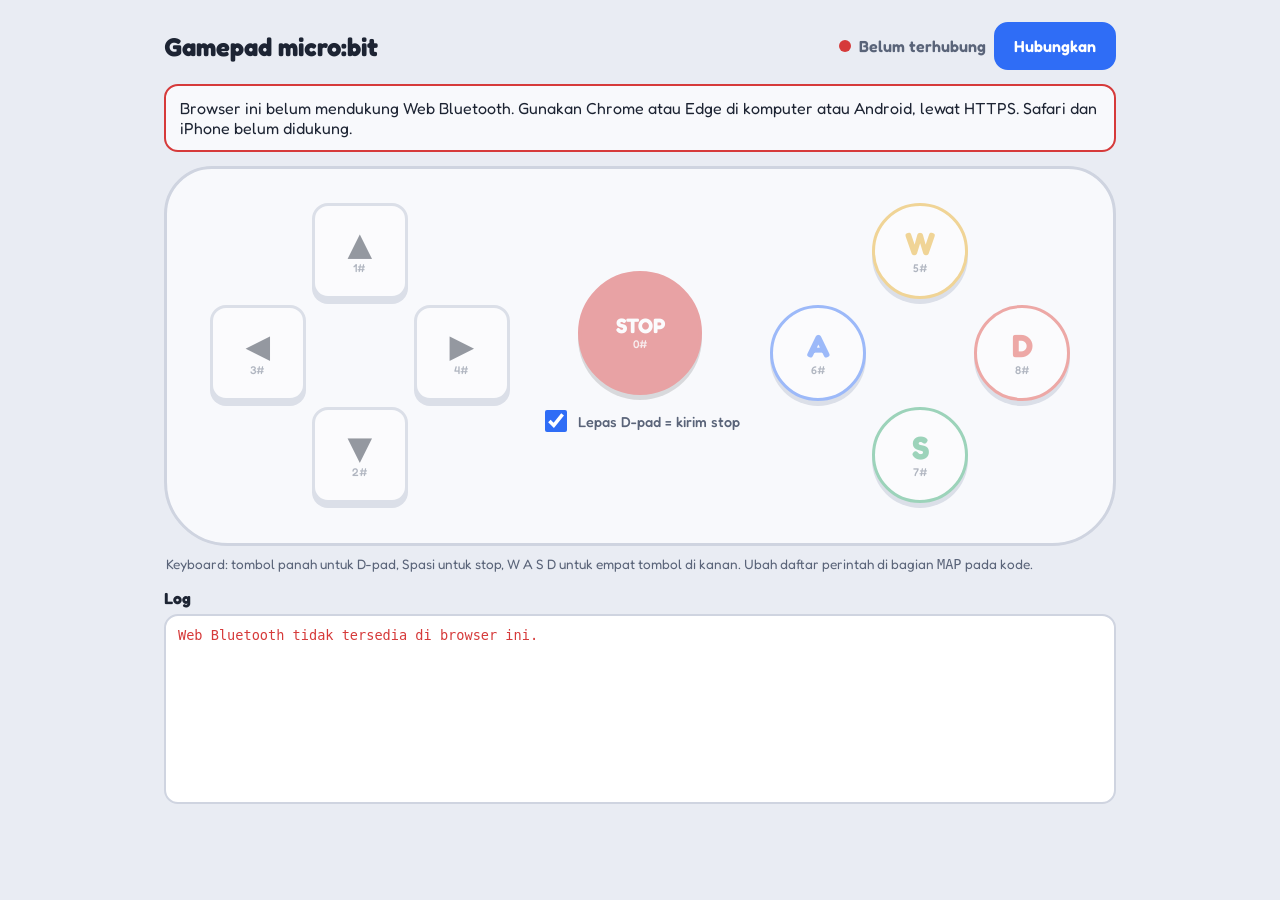
==== joystick/index.html @ 05e499d4 "Rename Gamepad micro_bit.html to joystick/index.html" ====
<!DOCTYPE html>
<html lang="id">
<head>
<meta charset="utf-8">
<meta name="viewport" content="width=device-width, initial-scale=1, viewport-fit=cover">
<title>Gamepad micro:bit</title>
<link rel="preconnect" href="https://fonts.googleapis.com">
<link href="https://fonts.googleapis.com/css2?family=Fredoka:wght@500;600;700&display=swap" rel="stylesheet">
<style>
:root{
  --bg:#e9ecf3; --pad:#f8f9fc; --pad-edge:#cfd4e0; --key:#ffffff; --key-edge:#b9c0d1;
  --ink:#1d2433; --muted:#5a6479; --accent:#2f6df6; --ok:#12915a; --bad:#d63a3a;
  --a:#2fa66b; --b:#e0483f; --x:#2f6df6; --y:#e8a81c; --log:#ffffff;
  color-scheme:light;
  box-sizing:border-box;
  padding-top:env(safe-area-inset-top,0px); padding-bottom:env(safe-area-inset-bottom,0px);
}
@media (prefers-color-scheme:dark){
  :root:not([data-theme="light"]){
    --bg:#12151d; --pad:#232837; --pad-edge:#363d52; --key:#2e3548; --key-edge:#454e68;
    --ink:#eef1f8; --muted:#9aa4bb; --accent:#6b9bff; --ok:#3ccf8e; --bad:#ff6b6b;
    --a:#3ccf8e; --b:#ff6b5e; --x:#6b9bff; --y:#f3bb3d; --log:#1a1e2a; color-scheme:dark;
  }
}
:root[data-theme="dark"]{
  --bg:#12151d; --pad:#232837; --pad-edge:#363d52; --key:#2e3548; --key-edge:#454e68;
  --ink:#eef1f8; --muted:#9aa4bb; --accent:#6b9bff; --ok:#3ccf8e; --bad:#ff6b6b;
  --a:#3ccf8e; --b:#ff6b5e; --x:#6b9bff; --y:#f3bb3d; --log:#1a1e2a; color-scheme:dark;
}
*,*::before,*::after{box-sizing:inherit}
html,body{margin:0;min-height:100%}
body{background:var(--bg);color:var(--ink);font-family:'Fredoka',system-ui,-apple-system,'Segoe UI',Roboto,sans-serif;
  -webkit-user-select:none;user-select:none;-webkit-touch-callout:none}
main{max-width:1000px;margin:0 auto;padding:14px 14px 24px}
header{display:flex;align-items:center;gap:12px;flex-wrap:wrap;justify-content:space-between;margin-bottom:14px}
h1{font-size:1.25rem;margin:0;font-weight:700}
.status{display:flex;align-items:center;gap:8px;font-weight:600;color:var(--muted)}
.dot{width:12px;height:12px;border-radius:50%;background:var(--bad)}
.status[data-s="connected"] .dot{background:var(--ok)}
.status[data-s="connecting"] .dot{background:var(--y)}
.row{display:flex;gap:8px;align-items:center;flex-wrap:wrap}
button{font:inherit;color:inherit;cursor:pointer}
.btn{border:2px solid var(--accent);background:var(--accent);color:#fff;padding:12px 18px;border-radius:14px;font-weight:600;min-height:48px}
.btn.ghost{background:transparent;color:var(--accent)}
.btn:focus-visible,.key:focus-visible{outline:3px solid var(--accent);outline-offset:3px}
.notice{background:var(--pad);border:2px solid var(--bad);border-radius:14px;padding:12px 14px;margin-bottom:14px;display:none}
.pad{background:var(--pad);border:3px solid var(--pad-edge);border-radius:48px 48px 64px 64px;padding:22px 18px 26px;
  display:grid;grid-template-columns:1fr auto 1fr;gap:10px;align-items:center;justify-items:center}
.cluster{display:grid;grid-template-columns:repeat(3,1fr);grid-template-rows:repeat(3,1fr);gap:6px;width:clamp(130px,30vw,300px);aspect-ratio:1}
.key{border:3px solid var(--key-edge);background:var(--key);border-radius:16px;display:flex;flex-direction:column;
  align-items:center;justify-content:center;font-weight:700;font-size:1.5rem;line-height:1;padding:0;
  touch-action:none;box-shadow:0 5px 0 var(--key-edge);transition:transform .05s,box-shadow .05s;min-width:48px;min-height:48px}
.key small{font-size:.7rem;font-weight:500;color:var(--muted);margin-top:3px}
.key.on,.key:active{transform:translateY(4px);box-shadow:0 1px 0 var(--key-edge)}
.key:disabled{opacity:.45;cursor:not-allowed}
.d-up{grid-area:1/2}.d-left{grid-area:2/1}.d-right{grid-area:2/3}.d-down{grid-area:3/2}
.d-mid{grid-area:2/2;background:transparent;border:0;box-shadow:none;pointer-events:none}
.face .key{border-radius:50%}
.f-y{grid-area:1/2;color:var(--y);border-color:var(--y)}
.f-x{grid-area:2/1;color:var(--x);border-color:var(--x)}
.f-b{grid-area:2/3;color:var(--b);border-color:var(--b)}
.f-a{grid-area:3/2;color:var(--a);border-color:var(--a)}
.centre{display:flex;flex-direction:column;gap:12px;align-items:center}
.stop{width:96px;height:96px;border-radius:50%;background:var(--bad);border-color:var(--bad);color:#fff;font-size:1.05rem;
  box-shadow:0 5px 0 rgba(0,0,0,.28)}
.stop small{color:#fff;opacity:.85}
.stop.on,.stop:active{box-shadow:0 1px 0 rgba(0,0,0,.28)}
label.hold{display:flex;gap:8px;align-items:center;font-size:.9rem;color:var(--muted);font-weight:500;cursor:pointer;text-align:center}
label.hold input{width:22px;height:22px;accent-color:var(--accent)}
.logwrap{margin-top:16px}
.logwrap h2{font-size:1rem;margin:0 0 6px}
#log{background:var(--log);border:2px solid var(--pad-edge);border-radius:14px;height:150px;overflow:auto;padding:10px 12px;
  font-family:ui-monospace,Menlo,Consolas,monospace;font-size:.85rem;-webkit-user-select:text;user-select:text}
#log div{padding:1px 0}
.tx{color:var(--accent)}.rx{color:var(--ok)}.er{color:var(--bad)}.in{color:var(--muted)}
.tip{color:var(--muted);font-size:.85rem;margin:10px 2px 0}
@media (min-width:900px){
  main{padding:22px 24px 32px}
  h1{font-size:1.6rem}
  .pad{padding:34px 36px 40px;gap:24px}
  .key{font-size:2rem}
  .stop{width:124px;height:124px;font-size:1.3rem}
  #log{height:190px}
}
@media (max-width:560px){
  .pad{grid-template-columns:1fr 1fr;border-radius:36px;padding:16px 10px 20px;gap:14px 6px}
  .dpad{grid-column:1;grid-row:1}
  .face{grid-column:2;grid-row:1}
  .centre{grid-column:1/-1;grid-row:2;flex-direction:row;gap:16px}
  .cluster{width:min(44vw,200px)}
  .key{font-size:1.25rem;border-radius:12px}
  .stop{width:84px;height:84px;font-size:.95rem}
  label.hold{font-size:.85rem;text-align:left;max-width:170px}
}
@media (orientation:landscape) and (max-height:500px){
  main{padding:8px 12px 12px}
  header{margin-bottom:8px}
  h1{font-size:1rem}
  .pad{grid-template-columns:1fr auto 1fr;padding:10px 14px 14px;border-radius:40px;gap:6px}
  .dpad,.face,.centre{grid-column:auto;grid-row:auto}
  .centre{flex-direction:column}
  .cluster{width:min(30vw,58vh)}
  .stop{width:68px;height:68px;font-size:.85rem}
  .tip{display:none}
  #log{height:90px}
}
@media (prefers-reduced-motion:reduce){.key{transition:none}}
</style>
</head>
<body>
<main>
  <header>
    <h1>Gamepad micro:bit</h1>
    <div class="row">
      <div class="status" id="status" data-s="idle" role="status"><span class="dot"></span><span id="statusText">Belum terhubung</span></div>
      <button class="btn" id="connectBtn">Hubungkan</button>
      <button class="btn ghost" id="reconnectBtn" hidden>Sambung ulang</button>
    </div>
  </header>

  <div class="notice" id="notice"></div>

  <section class="pad" aria-label="Gamepad">
    <div class="cluster dpad">
      <button class="key d-up"    data-key="up"    disabled aria-label="Maju">&#9650;<small></small></button>
      <button class="key d-left"  data-key="left"  disabled aria-label="Kiri">&#9664;<small></small></button>
      <div class="key d-mid"></div>
      <button class="key d-right" data-key="right" disabled aria-label="Kanan">&#9654;<small></small></button>
      <button class="key d-down"  data-key="down"  disabled aria-label="Mundur">&#9660;<small></small></button>
    </div>

    <div class="centre">
      <button class="key stop" data-key="stop" disabled aria-label="Berhenti">STOP<small></small></button>
      <label class="hold"><input type="checkbox" id="holdMode" checked> Lepas D-pad = kirim stop</label>
    </div>

    <div class="cluster face">
      <button class="key f-y" data-key="w" disabled>W<small></small></button>
      <button class="key f-x" data-key="a" disabled>A<small></small></button>
      <button class="key f-b" data-key="d" disabled>D<small></small></button>
      <button class="key f-a" data-key="s" disabled>S<small></small></button>
    </div>
  </section>

  <p class="tip">Keyboard: tombol panah untuk D-pad, Spasi untuk stop, W A S D untuk empat tombol di kanan. Ubah daftar perintah di bagian <code>MAP</code> pada kode.</p>

  <section class="logwrap">
    <h2>Log</h2>
    <div id="log" aria-live="polite"></div>
  </section>
</main>

<script>
/* ====== Pengaturan perintah (ubah di sini) ====== */
const MAP = {
  up:'1', down:'2', left:'3', right:'4',   // D-pad
  stop:'0',                                 // tombol STOP
  w:'5', a:'6', s:'7', d:'8'                // tombol aksi
};
const STOP_CMD = MAP.stop;                  // dikirim saat tombol dilepas (mode tahan)
const KEYS = { ArrowUp:'up', ArrowDown:'down', ArrowLeft:'left', ArrowRight:'right', w:'w', a:'a', s:'s', d:'d',
               ' ':'stop' };

/* ====== Bluetooth: Nordic UART Service ====== */
const NUS_SERVICE = '6e400001-b5a3-f393-e0a9-e50e24dcca9e';
// Karakteristik TX/RX dipilih otomatis lewat properti (notify / write), karena UUID micro:bit terbalik dari Nordic.

class BleUart extends EventTarget {
  constructor(){ super(); this.device=null; this.writeChar=null; this.notifyChar=null;
    this.rx=''; this.queue=Promise.resolve(); this.dec=new TextDecoder(); this.enc=new TextEncoder(); }
  async connect(){
    this.device = await navigator.bluetooth.requestDevice({
      filters:[{namePrefix:'BBC micro:bit'}], optionalServices:[NUS_SERVICE] });
    this.device.addEventListener('gattserverdisconnected', ()=>this.dispatchEvent(new Event('disconnected')));
    await this.attach();
  }
  async reconnect(){ if(!this.device) throw new Error('Belum pernah terhubung'); await this.attach(); }
  async attach(){
    this.stage='connect GATT';
    const server = await this.device.gatt.connect();
    this.stage='cari service UART';
    const svc = await server.getPrimaryService(NUS_SERVICE);
    this.stage='baca karakteristik';
    let chars=[];
    try{ chars = await svc.getCharacteristics(); }
    catch(e){
      for(const u of ['6e400002-b5a3-f393-e0a9-e50e24dcca9e','6e400003-b5a3-f393-e0a9-e50e24dcca9e']){
        try{ chars.push(await svc.getCharacteristic(u)); }catch(_){}
      }
    }
    this.dispatchEvent(new CustomEvent('diag',{detail:'Karakteristik: '+chars.map(c=>c.uuid.slice(4,8)+' ('+Object.keys(c.properties).filter(k=>c.properties[k]).join('/')+')').join(' | ')}));
    this.notifyChar = chars.find(c=>c.properties.notify || c.properties.indicate);
    this.writeChar = chars.find(c=>c.properties.write || c.properties.writeWithoutResponse);
    if(!this.writeChar) throw new Error('Karakteristik UART tidak ditemukan. Pastikan micro:bit menjalankan bluetooth.startUartService()');
    this.stage='aktifkan notifikasi';
    if(this.notifyChar){
      try{
        this.notifyChar.addEventListener('characteristicvaluechanged', e=>this.onData(e.target.value));
        await this.notifyChar.startNotifications();
      }catch(e){
        this.dispatchEvent(new CustomEvent('diag',{detail:'Peringatan: balasan dari micro:bit tidak aktif ('+e.name+': '+e.message+'). Perintah tetap bisa dikirim.'}));
      }
    } else {
      this.dispatchEvent(new CustomEvent('diag',{detail:'Peringatan: karakteristik balasan tidak ditemukan. Perintah tetap bisa dikirim.'}));
    }
    this.stage='selesai';
    this.rx='';
    this.dispatchEvent(new Event('connected'));
  }
  onData(view){
    this.rx += this.dec.decode(view);
    let i;
    while((i=this.rx.indexOf('\n'))>=0){
      const line=this.rx.slice(0,i).trim(); this.rx=this.rx.slice(i+1);
      if(line) this.dispatchEvent(new CustomEvent('line',{detail:line}));
    }
  }
  send(cmd){
    const bytes=this.enc.encode(cmd+'#');
    const task=this.queue.then(async()=>{
      for(let o=0;o<bytes.length;o+=20) await this.writeChar.writeValue(bytes.slice(o,o+20));
    });
    this.queue=task.catch(()=>{});
    return task;
  }
  disconnect(){ if(this.device && this.device.gatt.connected) this.device.gatt.disconnect(); }
}

/* ====== UI ====== */
const $ = s=>document.querySelector(s);
const ble = new BleUart();
const keys = [...document.querySelectorAll('.key[data-key]')];
const logEl=$('#log'), statusEl=$('#status'), statusText=$('#statusText');
const connectBtn=$('#connectBtn'), reconnectBtn=$('#reconnectBtn'), notice=$('#notice'), holdMode=$('#holdMode');
let connected=false;

keys.forEach(k=>{ k.querySelector('small').textContent = MAP[k.dataset.key]+'#'; });

function log(text,cls){
  const d=document.createElement('div'); d.className=cls||''; d.textContent=text; logEl.appendChild(d);
  while(logEl.children.length>80) logEl.removeChild(logEl.firstChild);
  logEl.scrollTop=logEl.scrollHeight;
}
function setState(s,text){
  statusEl.dataset.s=s; statusText.textContent=text;
  connected=(s==='connected');
  keys.forEach(k=>k.disabled=!connected);
  connectBtn.hidden = connected;
  connectBtn.disabled = (s==='connecting');
  reconnectBtn.hidden = !(s==='disconnected' && ble.device);
}
function showNotice(msg){ notice.textContent=msg; notice.style.display=msg?'block':'none'; }
function sendCmd(cmd){
  if(!connected) return;
  log('Kirim: '+cmd+'#','tx');
  ble.send(cmd).catch(err=>log('Gagal kirim: '+err.message,'er'));
}

if(!('bluetooth' in navigator)){
  showNotice('Browser ini belum mendukung Web Bluetooth. Gunakan Chrome atau Edge di komputer atau Android, lewat HTTPS. Safari dan iPhone belum didukung.');
  connectBtn.disabled=true;
  log('Web Bluetooth tidak tersedia di browser ini.','er');
} else {
  log('Siap. Tekan Hubungkan, lalu pilih BBC micro:bit.','in');
}

async function doConnect(fn){
  showNotice('');
  setState('connecting','Menghubungkan…');
  try{ await fn(); }
  catch(err){
    if(err && err.name==='NotFoundError'){ setState('idle','Belum terhubung'); log('Pemilihan perangkat dibatalkan.','in'); return; }
    setState(ble.device?'disconnected':'idle', ble.device?'Terputus':'Belum terhubung');
    showNotice('Gagal terhubung. Pastikan micro:bit menjalankan program UART, belum terhubung ke perangkat lain, dan Bluetooth aktif.');
    log('Gagal di tahap ['+ble.stage+']: '+err.name+' - '+err.message,'er');
  }
}
connectBtn.onclick=()=>doConnect(()=>ble.connect());
reconnectBtn.onclick=()=>doConnect(()=>ble.reconnect());
ble.addEventListener('connected',()=>{ setState('connected','Terhubung'); log('Terhubung ke '+ble.device.name,'rx'); });
ble.addEventListener('disconnected',()=>{ setState('disconnected','Terputus'); log('Koneksi terputus.','er'); });
ble.addEventListener('line',e=>log('Balasan: '+e.detail,'rx'));
ble.addEventListener('diag',e=>log(e.detail,'in'));

/* tombol layar (sentuh/mouse) */
const held=new Set();
function press(name,el){
  if(held.has(name)) return; held.add(name); el&&el.classList.add('on'); sendCmd(MAP[name]);
}
function release(name,el){
  if(!held.has(name)) return; held.delete(name); el&&el.classList.remove('on');
  if(holdMode.checked && ['up','down','left','right'].includes(name)) sendCmd(STOP_CMD);
}
keys.forEach(k=>{
  const name=k.dataset.key;
  k.addEventListener('pointerdown',e=>{ e.preventDefault(); try{k.setPointerCapture(e.pointerId);}catch(_){} press(name,k); });
  ['pointerup','pointercancel','lostpointercapture'].forEach(t=>k.addEventListener(t,()=>release(name,k)));
  k.addEventListener('contextmenu',e=>e.preventDefault());
});

/* keyboard */
const byName=Object.fromEntries(keys.map(k=>[k.dataset.key,k]));
addEventListener('keydown',e=>{
  const n=KEYS[e.key]||KEYS[e.key.toLowerCase()]; if(!n||e.repeat) return;
  e.preventDefault(); press(n,byName[n]);
});
addEventListener('keyup',e=>{
  const n=KEYS[e.key]||KEYS[e.key.toLowerCase()]; if(!n) return;
  e.preventDefault(); release(n,byName[n]);
});
addEventListener('blur',()=>[...held].forEach(n=>release(n,byName[n])));
</script>
</body>
</html>
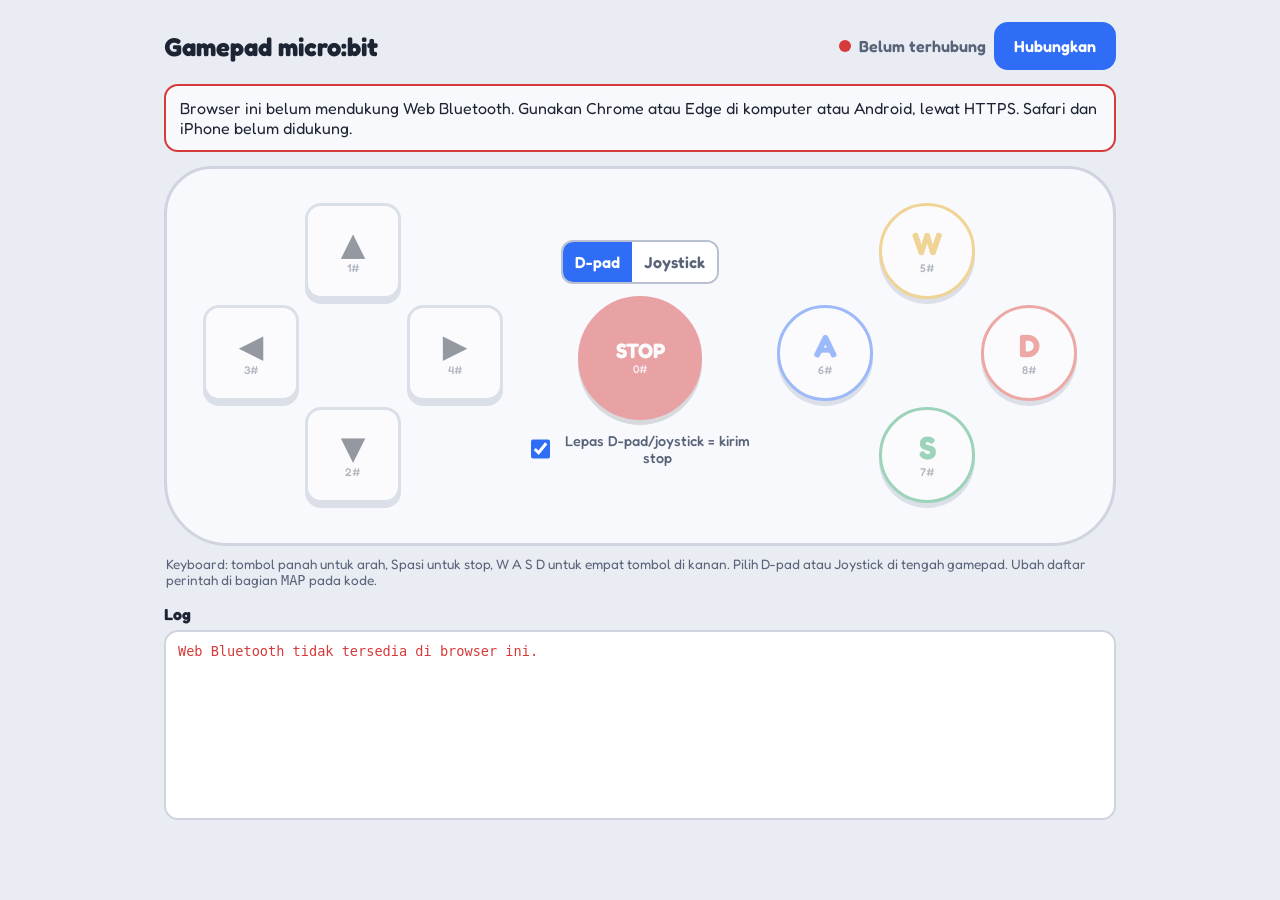
==== commit 7998f1dd: "Implement joystick controls and update UI elements Added joystick functionality and updated button l" ====
--- a/joystick/index.html
+++ b/joystick/index.html
@@ -74,6 +74,20 @@
 #log div{padding:1px 0}
 .tx{color:var(--accent)}.rx{color:var(--ok)}.er{color:var(--bad)}.in{color:var(--muted)}
 .tip{color:var(--muted);font-size:.85rem;margin:10px 2px 0}
+.cluster[hidden]{display:none}
+.stick{display:block;position:relative;border-radius:50%;background:var(--key);border:3px solid var(--key-edge);box-shadow:inset 0 6px 14px rgba(0,0,0,.12),0 5px 0 var(--key-edge);touch-action:none;cursor:grab}
+.stick.off{opacity:.45;cursor:not-allowed}
+.stick .knob{position:absolute;left:50%;top:50%;width:42%;height:42%;margin:-21% 0 0 -21%;border-radius:50%;background:var(--accent);border:3px solid rgba(255,255,255,.55);box-shadow:0 6px 0 rgba(0,0,0,.25);transition:transform .08s}
+.stick.drag .knob{transition:none}
+.stick .a{position:absolute;color:var(--muted);font-size:1.1rem;opacity:.55;pointer-events:none}
+.a-up{top:6%;left:50%;transform:translateX(-50%)}
+.a-down{bottom:6%;left:50%;transform:translateX(-50%)}
+.a-left{left:7%;top:50%;transform:translateY(-50%)}
+.a-right{right:7%;top:50%;transform:translateY(-50%)}
+.stick[data-dir="up"] .a-up,.stick[data-dir="down"] .a-down,.stick[data-dir="left"] .a-left,.stick[data-dir="right"] .a-right{opacity:1;color:var(--accent)}
+.seg{display:flex;border:2px solid var(--key-edge);border-radius:12px;overflow:hidden}
+.seg-btn{background:var(--key);border:0;padding:8px 12px;font-weight:600;min-height:40px;color:var(--muted)}
+.seg-btn.on{background:var(--accent);color:#fff}
 @media (min-width:900px){
   main{padding:22px 24px 32px}
   h1{font-size:1.6rem}
@@ -84,9 +98,9 @@
 }
 @media (max-width:560px){
   .pad{grid-template-columns:1fr 1fr;border-radius:36px;padding:16px 10px 20px;gap:14px 6px}
-  .dpad{grid-column:1;grid-row:1}
+  .dpad,.stick{grid-column:1;grid-row:1}
   .face{grid-column:2;grid-row:1}
-  .centre{grid-column:1/-1;grid-row:2;flex-direction:row;gap:16px}
+  .centre{grid-column:1/-1;grid-row:2;flex-direction:row;flex-wrap:wrap;justify-content:center;gap:16px}
   .cluster{width:min(44vw,200px)}
   .key{font-size:1.25rem;border-radius:12px}
   .stop{width:84px;height:84px;font-size:.95rem}
@@ -97,7 +111,7 @@
   header{margin-bottom:8px}
   h1{font-size:1rem}
   .pad{grid-template-columns:1fr auto 1fr;padding:10px 14px 14px;border-radius:40px;gap:6px}
-  .dpad,.face,.centre{grid-column:auto;grid-row:auto}
+  .dpad,.stick,.face,.centre{grid-column:auto;grid-row:auto}
   .centre{flex-direction:column}
   .cluster{width:min(30vw,58vh)}
   .stop{width:68px;height:68px;font-size:.85rem}
@@ -115,6 +129,7 @@
       <div class="status" id="status" data-s="idle" role="status"><span class="dot"></span><span id="statusText">Belum terhubung</span></div>
       <button class="btn" id="connectBtn">Hubungkan</button>
       <button class="btn ghost" id="reconnectBtn" hidden>Sambung ulang</button>
+      <button class="btn ghost" id="disconnectBtn" hidden>Putuskan</button>
     </div>
   </header>
 
@@ -129,9 +144,18 @@
       <button class="key d-down"  data-key="down"  disabled aria-label="Mundur">&#9660;<small></small></button>
     </div>
 
+    <div class="cluster stick off" id="stick" hidden aria-label="Joystick arah">
+      <span class="a a-up">&#9650;</span><span class="a a-down">&#9660;</span><span class="a a-left">&#9664;</span><span class="a a-right">&#9654;</span>
+      <div class="knob" id="knob"></div>
+    </div>
+
     <div class="centre">
+      <div class="seg" role="radiogroup" aria-label="Mode arah">
+        <button type="button" class="seg-btn on" data-mode="dpad" role="radio" aria-checked="true">D-pad</button>
+        <button type="button" class="seg-btn" data-mode="stick" role="radio" aria-checked="false">Joystick</button>
+      </div>
       <button class="key stop" data-key="stop" disabled aria-label="Berhenti">STOP<small></small></button>
-      <label class="hold"><input type="checkbox" id="holdMode" checked> Lepas D-pad = kirim stop</label>
+      <label class="hold"><input type="checkbox" id="holdMode" checked> Lepas D-pad/joystick = kirim stop</label>
     </div>
 
     <div class="cluster face">
@@ -142,7 +166,7 @@
     </div>
   </section>
 
-  <p class="tip">Keyboard: tombol panah untuk D-pad, Spasi untuk stop, W A S D untuk empat tombol di kanan. Ubah daftar perintah di bagian <code>MAP</code> pada kode.</p>
+  <p class="tip">Keyboard: tombol panah untuk arah, Spasi untuk stop, W A S D untuk empat tombol di kanan. Pilih D-pad atau Joystick di tengah gamepad. Ubah daftar perintah di bagian <code>MAP</code> pada kode.</p>
 
   <section class="logwrap">
     <h2>Log</h2>
@@ -231,7 +255,7 @@
 const ble = new BleUart();
 const keys = [...document.querySelectorAll('.key[data-key]')];
 const logEl=$('#log'), statusEl=$('#status'), statusText=$('#statusText');
-const connectBtn=$('#connectBtn'), reconnectBtn=$('#reconnectBtn'), notice=$('#notice'), holdMode=$('#holdMode');
+const connectBtn=$('#connectBtn'), reconnectBtn=$('#reconnectBtn'), disconnectBtn=$('#disconnectBtn'), notice=$('#notice'), holdMode=$('#holdMode');
 let connected=false;
 
 keys.forEach(k=>{ k.querySelector('small').textContent = MAP[k.dataset.key]+'#'; });
@@ -245,7 +269,10 @@
   statusEl.dataset.s=s; statusText.textContent=text;
   connected=(s==='connected');
   keys.forEach(k=>k.disabled=!connected);
+  stick.classList.toggle('off',!connected);
+  if(!connected) setStickDir(null);
   connectBtn.hidden = connected;
+  disconnectBtn.hidden = !connected;
   connectBtn.disabled = (s==='connecting');
   reconnectBtn.hidden = !(s==='disconnected' && ble.device);
 }
@@ -277,8 +304,10 @@
 }
 connectBtn.onclick=()=>doConnect(()=>ble.connect());
 reconnectBtn.onclick=()=>doConnect(()=>ble.reconnect());
+disconnectBtn.onclick=()=>{ manualDisc=true; ble.disconnect(); };
 ble.addEventListener('connected',()=>{ setState('connected','Terhubung'); log('Terhubung ke '+ble.device.name,'rx'); });
-ble.addEventListener('disconnected',()=>{ setState('disconnected','Terputus'); log('Koneksi terputus.','er'); });
+let manualDisc=false;
+ble.addEventListener('disconnected',()=>{ setState('disconnected','Terputus'); log(manualDisc?'Koneksi diputus.':'Koneksi terputus.',manualDisc?'in':'er'); manualDisc=false; });
 ble.addEventListener('line',e=>log('Balasan: '+e.detail,'rx'));
 ble.addEventListener('diag',e=>log(e.detail,'in'));
 
@@ -297,6 +326,53 @@
   ['pointerup','pointercancel','lostpointercapture'].forEach(t=>k.addEventListener(t,()=>release(name,k)));
   k.addEventListener('contextmenu',e=>e.preventDefault());
 });
+
+/* joystick + pilihan mode arah */
+const stick=$('#stick'), knob=$('#knob'), dpadEl=document.querySelector('.dpad');
+let stickDir=null, stickId=null;
+function setStickDir(nd){
+  if(nd===stickDir) return;
+  if(nd) sendCmd(MAP[nd]); else if(stickDir && holdMode.checked) sendCmd(STOP_CMD);
+  stickDir=nd;
+  if(nd) stick.dataset.dir=nd; else delete stick.dataset.dir;
+}
+function moveStick(e){
+  const r=stick.getBoundingClientRect(), max=r.width/2*0.58;
+  let dx=e.clientX-(r.left+r.width/2), dy=e.clientY-(r.top+r.height/2);
+  const dist=Math.hypot(dx,dy);
+  if(dist>max){ dx*=max/dist; dy*=max/dist; }
+  knob.style.transform='translate('+dx+'px,'+dy+'px)';
+  let nd=null;
+  if(dist>max*0.45) nd = Math.abs(dx)>Math.abs(dy) ? (dx>0?'right':'left') : (dy>0?'down':'up');
+  setStickDir(nd);
+}
+stick.addEventListener('pointerdown',e=>{
+  if(!connected) return;
+  e.preventDefault(); stickId=e.pointerId;
+  try{ stick.setPointerCapture(e.pointerId); }catch(_){}
+  stick.classList.add('drag'); moveStick(e);
+});
+stick.addEventListener('pointermove',e=>{ if(e.pointerId===stickId) moveStick(e); });
+function endStick(e){
+  if(e.pointerId!==stickId) return;
+  stickId=null; stick.classList.remove('drag');
+  knob.style.transform='translate(0,0)'; setStickDir(null);
+}
+['pointerup','pointercancel','lostpointercapture'].forEach(t=>stick.addEventListener(t,endStick));
+stick.addEventListener('contextmenu',e=>e.preventDefault());
+
+const modeBtns=[...document.querySelectorAll('.seg-btn')];
+function setMode(m){
+  const useStick=(m==='stick');
+  dpadEl.hidden=useStick; stick.hidden=!useStick;
+  modeBtns.forEach(b=>{ const on=b.dataset.mode===m; b.classList.toggle('on',on); b.setAttribute('aria-checked',on); });
+  setStickDir(null); knob.style.transform='translate(0,0)';
+  try{ localStorage.setItem('dirMode',m); }catch(_){}
+}
+modeBtns.forEach(b=>b.addEventListener('click',()=>setMode(b.dataset.mode)));
+let savedMode='dpad';
+try{ savedMode=localStorage.getItem('dirMode')||'dpad'; }catch(_){}
+setMode(savedMode==='stick'?'stick':'dpad');
 
 /* keyboard */
 const byName=Object.fromEntries(keys.map(k=>[k.dataset.key,k]));
